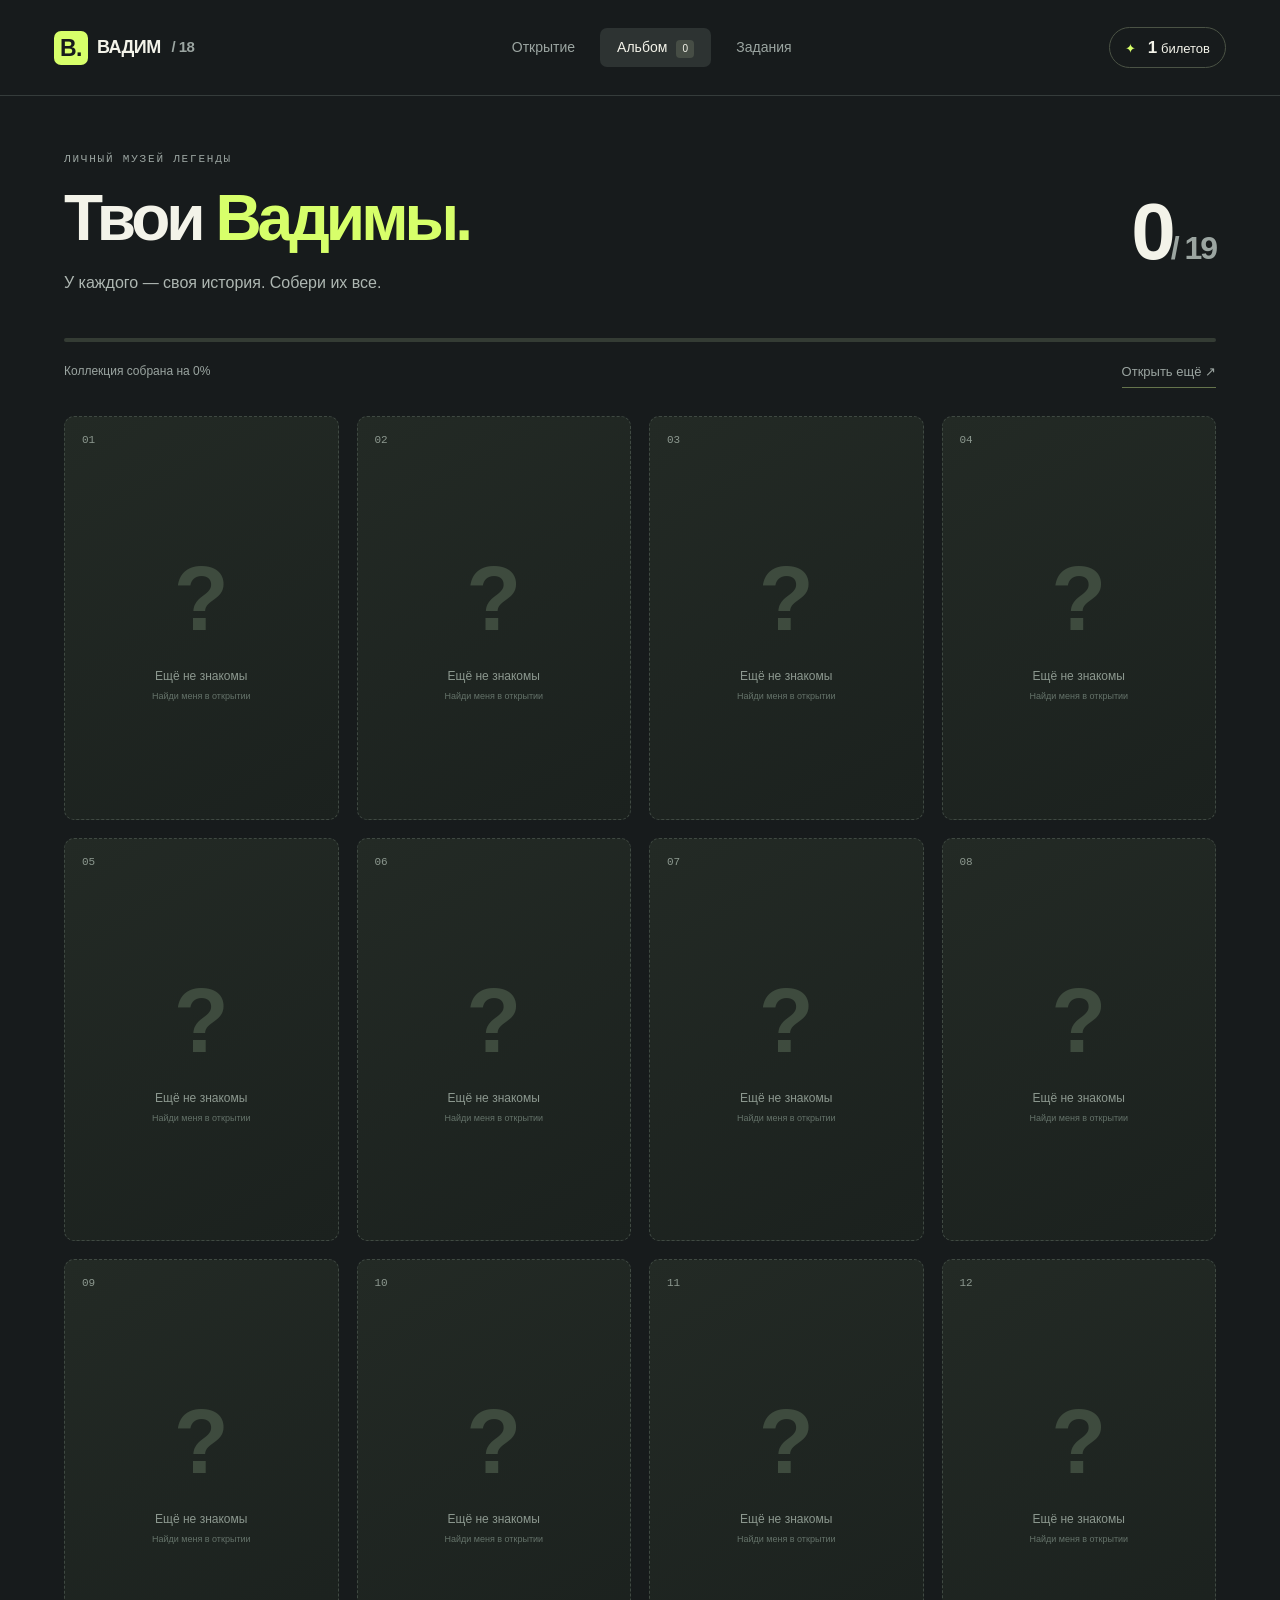
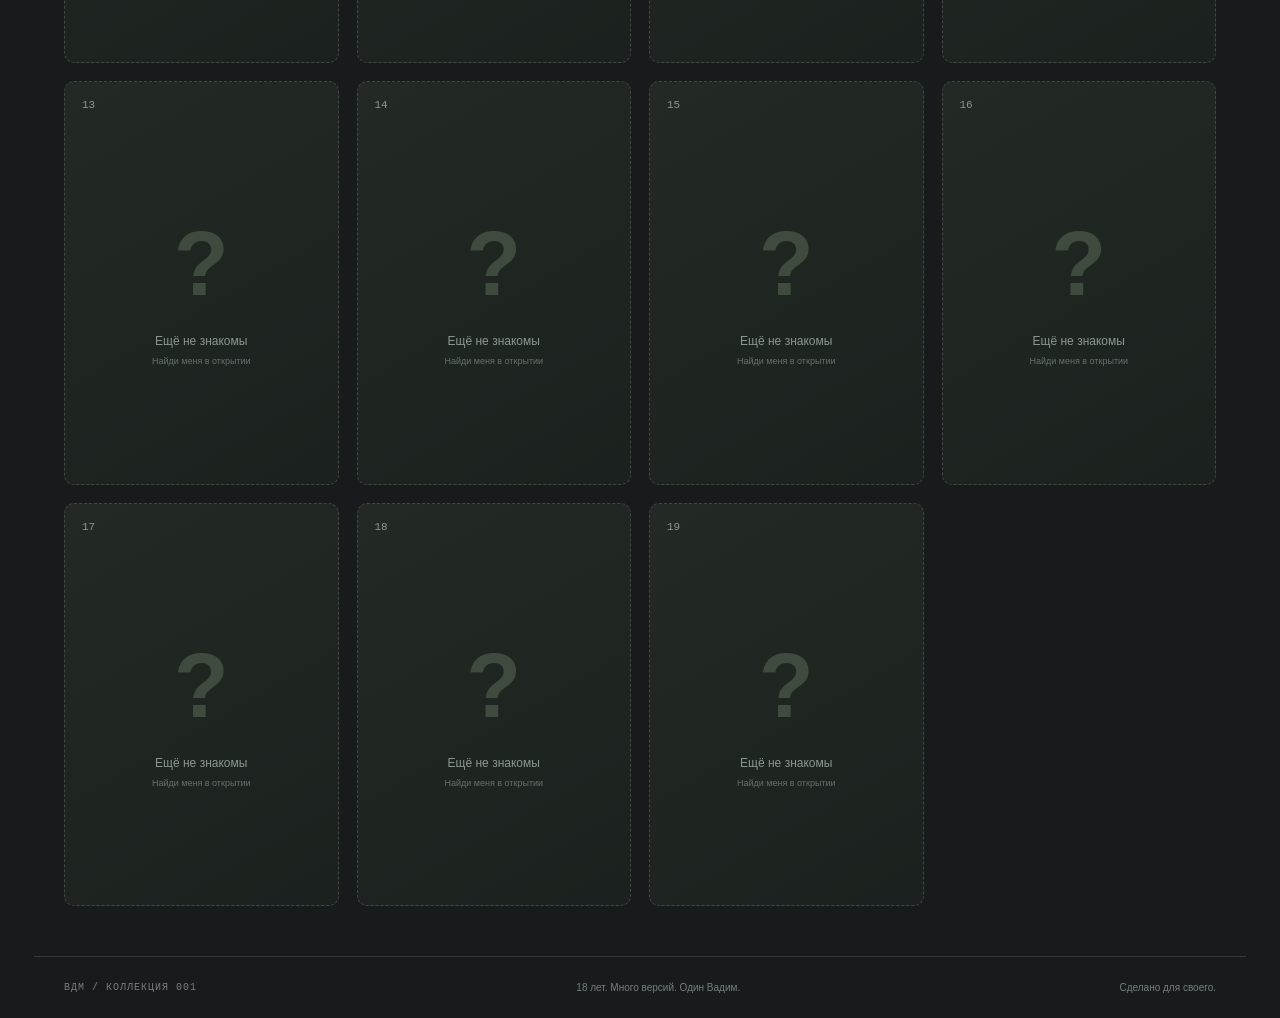
==== album.html @ 8c118375 "Add files via upload" ====
<!doctype html><html lang="ru"><head><meta charset="utf-8"><meta name="viewport" content="width=device-width,initial-scale=1"><meta name="theme-color" content="#16191a"><title>Альбом · Собери всех Вадимов</title><link rel="stylesheet" href="style.css"></head><body data-page="album"><div id="app"></div><script src="core.js"></script><script src="home.js"></script></body></html>
---- style.css ----
:root{--bg:#171b1c;--panel:#202526;--line:#353c3b;--ink:#f3f3e9;--muted:#9ba5a1;--lime:#d7ff6a;--purple:#b9a9f0}*{box-sizing:border-box}body{margin:0;background:var(--bg);color:var(--ink);font-family:Arial,Helvetica,sans-serif;font-size:15px;line-height:1.5}a{color:inherit;text-decoration:none}button,input{font:inherit}button,a,input{-webkit-tap-highlight-color:transparent}button{cursor:pointer}button:disabled{cursor:default;opacity:.4}button:focus-visible,a:focus-visible,input:focus-visible{outline:3px solid var(--purple);outline-offset:4px}header{height:96px;max-width:1320px;margin:auto;padding:0 54px;display:flex;align-items:center;justify-content:space-between;border-bottom:1px solid var(--line);gap:20px}.brand{display:flex;align-items:center;gap:9px;font-size:18px;font-weight:900;letter-spacing:-.6px}.brand-icon{width:34px;height:34px;display:grid;place-items:center;background:var(--lime);color:var(--bg);border-radius:7px;font-size:23px}.brand-year{color:var(--muted);font-size:15px;margin-left:2px}nav{display:flex;gap:8px}nav a{padding:9px 17px;color:var(--muted);font-size:14px;border-radius:7px}nav a:hover,nav a.active{background:#2d3332;color:var(--ink)}nav small{font-size:10px;display:inline-grid;place-items:center;min-width:18px;height:18px;background:#464d45;border-radius:4px;margin-left:5px}.ticket-pill{border:1px solid #4b5345;border-radius:25px;padding:7px 15px;white-space:nowrap;font-size:13px}.ticket-pill span:first-child{color:var(--lime);margin-right:8px}.ticket-pill b{font-size:17px}main{max-width:1212px;padding:0 30px;margin:auto}.hero{display:grid;grid-template-columns:1.15fr 1fr;align-items:center;min-height:565px;gap:50px;padding:40px 0}.eyebrow{font-family:monospace;font-size:11px;font-weight:500;letter-spacing:1.8px;color:var(--muted)}.live-dot{display:inline-block;width:7px;height:7px;background:var(--lime);border-radius:50%;margin-right:7px}h1{font-size:clamp(42px,5.7vw,76px);letter-spacing:-4px;line-height:1.03;margin:25px 0;font-weight:800}em{font-style:normal;color:var(--lime)}.lead{color:#aeb7b2;font-size:16px;line-height:1.75}.hero-stats{display:flex;gap:35px;margin:32px 0}.hero-stats b{display:block;font-size:24px;font-weight:500;letter-spacing:-1px}.hero-stats small{font-size:11px;color:var(--muted)}.muted{color:#68736c}.text-link{font-size:13px;border-bottom:1px solid #65744c;padding-bottom:5px;display:inline-flex;gap:25px}.pack-scene{height:450px;position:relative;display:grid;place-items:center}.hero-card,.back-card{width:276px;height:370px;border-radius:13px;position:absolute}.back-card{border:1px solid #727e58;background:#2d3530}.back-one{transform:rotate(-13deg) translate(-24px,7px)}.back-two{transform:rotate(11deg) translate(30px,-2px);background:var(--purple);border-color:#d7caf8}.hero-card{background:var(--lime);color:var(--bg);transform:rotate(-4deg);padding:13px;box-shadow:0 16px 50px #0005}.card-top{font-family:monospace;font-size:9px;display:flex;justify-content:space-between;margin-bottom:10px}.hero-photo{height:259px;overflow:hidden;border-radius:4px;position:relative;background:#89977a}.hero-photo img{width:100%;height:100%;object-fit:cover;object-position:50% 36%;filter:saturate(.85)}.photo-label{position:absolute;right:8px;bottom:8px;background:#1a211ce0;color:var(--lime);padding:3px 8px;font-family:monospace;font-size:12px}.hero-card-bottom{display:flex;justify-content:space-between;align-items:center;font-size:12px;line-height:1.25;padding-top:14px;letter-spacing:-.3px}.hero-card-bottom b{font-size:18px}.star{font-size:46px;line-height:1}.orbit{position:absolute;font-family:monospace;font-size:9px;letter-spacing:3px;color:#8d9889;right:-40px;transform:rotate(90deg)}.floating-tag{position:absolute;bottom:19px;right:30px;background:#2a3029;border:1px solid #535c45;border-radius:25px;padding:10px 17px;font-size:11px;transform:rotate(-5deg);box-shadow:0 10px 15px #0003}.opening-bar{border:1px solid #566344;background:#272f26;border-radius:14px;padding:30px 34px;display:flex;justify-content:space-between;gap:30px;align-items:center}.opening-bar .eyebrow{color:#b1c594}h2{font-size:27px;letter-spacing:-1px;line-height:1.2;margin:12px 0}p{color:var(--muted)}.opening-bar p{margin:8px 0 0;font-size:13px}.open-actions{width:305px;flex-shrink:0;text-align:center}.primary,.secondary,.quiet,.danger{border:0;border-radius:7px;padding:13px 20px;font-weight:600;transition:background .15s,transform .15s}.primary{background:var(--lime);color:#1b2314}.primary:hover:not(:disabled){background:#e6ff9b;transform:translateY(-1px)}.big{display:flex;justify-content:space-between;width:100%;padding:16px 20px;font-size:15px}.big span{border-left:1px solid #647831;padding-left:20px}.quiet{background:none;color:var(--muted);font-size:10px;padding:12px 0 0;font-weight:400;opacity:1!important}.quiet:not(:disabled){color:var(--lime);font-weight:bold;font-size:13px}.secondary{background:#353d3b;color:var(--ink);font-size:12px;border:1px solid #4d5652}.bottom-grid{display:grid;grid-template-columns:1.1fr 1fr;gap:18px;margin:22px 0 60px}.mini-panel{border:1px solid var(--line);border-radius:11px;padding:23px;display:flex;gap:20px;align-items:center}.panel-icon{font-size:30px;color:var(--purple);border:1px solid #655d7b;border-radius:9px;padding:0 11px}.mini-panel h3{font-size:16px;font-weight:500;letter-spacing:-.3px;margin:8px 0}.mini-panel p{font-size:12px;margin:0}.mini-panel .eyebrow{font-size:9px;letter-spacing:1.4px}.recycle{justify-content:space-between}footer{max-width:1212px;padding:23px 30px;margin:auto;border-top:1px solid var(--line);display:flex;justify-content:space-between;color:#75807a;font-size:10px}footer span:first-child{font-family:monospace;letter-spacing:1px}.page-heading{padding:55px 0 25px;display:flex;justify-content:space-between;align-items:center;gap:20px}.page-heading h1{font-size:64px;margin:18px 0}.album-total{font-size:80px;letter-spacing:-5px;font-weight:700}.album-total small{font-size:32px;color:var(--muted);letter-spacing:-2px}.progress-track{height:4px;border-radius:4px;background:#343c34;overflow:hidden}.progress-track>div{height:100%;background:var(--lime);transition:width .3s}.album-toolbar{display:flex;justify-content:space-between;margin:20px 0 28px;font-size:12px;color:var(--muted)}.album-grid{display:grid;grid-template-columns:repeat(4,1fr);gap:18px;margin-bottom:50px}.collect-card{border:1px solid #445047;background:#252d27;padding:9px;border-radius:10px;overflow:hidden;color:var(--ink);text-align:left;min-width:0}.collect-card.rare{border-color:#9b88c5;background:#302b3c}.collect-card img{display:block;width:100%;aspect-ratio:4/5;object-fit:cover;border-radius:5px}.collect-card>div{padding:12px 5px 6px}.collect-card small{font:9px monospace;letter-spacing:1px;color:#b0bcaa}.collect-card h3{font-size:14px;line-height:1.4;letter-spacing:-.3px;margin:6px 0}.collect-card:hover{border-color:var(--lime)}.locked-card{border:1px dashed #3f4942;border-radius:10px;background:linear-gradient(150deg,#232a25,#1b211e);aspect-ratio: .68;display:flex;flex-direction:column;align-items:center;justify-content:center;position:relative;color:#8c988f;font-size:12px;min-height:260px}.locked-number{position:absolute;top:17px;left:17px;font:11px monospace}.silhouette{font-size:90px;line-height:1.5;color:#3e4b3e;font-weight:900}.locked-card small{font-size:9px;color:#647269;margin-top:5px}#final-area{margin-bottom:40px}.task-summary{display:flex;flex-direction:column;gap:8px;min-width:170px;border-left:1px solid var(--line);padding-left:30px}.task-summary b{font-size:30px}.task-summary>span{font-size:12px;color:var(--muted)}.task-summary a{margin-top:15px}.game-group{border-top:1px solid var(--line);padding:28px 0}.group-intro{display:flex;gap:18px;align-items:center}.group-icon{width:48px;height:48px;border-radius:12px;display:grid;place-items:center;font-size:32px;background:#2d352c;color:var(--lime)}.game-group:nth-child(2) .group-icon{background:#3b2d29;color:#f5ab86}.game-group:nth-child(3) .group-icon{background:#302c3e;color:var(--purple)}.group-intro h2{font-size:23px;margin:0 0 6px}.group-intro p{font-size:12px;margin:0}.level-grid{display:grid;grid-template-columns:repeat(6,1fr);gap:10px;margin-top:23px}.level{background:var(--panel);border:1px solid var(--line);border-radius:8px;padding:18px 12px;color:var(--ink);text-align:left;display:flex;flex-direction:column;gap:9px}.level span{font-size:12px}.level small{color:var(--muted);font-size:10px}.level:hover{border-color:var(--lime)}.level.completed{border-color:#647344;background:#2b3327}.level.completed small{color:var(--lime)}.danger-zone{border-top:1px solid var(--line);margin:20px 0 50px;padding:28px 0;display:flex;justify-content:space-between;align-items:center}.danger-zone p{margin:8px 0;font-size:12px}.danger{background:#302423;color:#d8877d;border:1px solid #69413c;letter-spacing:2px;font-size:11px}dialog{padding:35px;background:var(--bg);color:var(--ink);border:1px solid #4a554b;border-radius:17px;width:min(720px,94vw);max-height:92dvh;overflow:auto;box-shadow:0 30px 140px #0009}dialog::backdrop{background:#090d0be0;backdrop-filter:blur(7px)}.close{position:absolute;right:13px;top:9px;width:34px;height:34px;border:0;border-radius:50%;background:#323a35;color:var(--ink);font-size:25px;z-index:3}.reveal{text-align:center}.reveal .collect-card{max-width:290px;margin:22px auto;animation:card-in .45s ease-out}.reveal .collect-card img{max-height:360px}.reveal .collect-card h3{font-size:19px}.reveal .primary{min-width:260px}.photo-view{text-align:center}.photo-view img{max-width:100%;max-height:64vh;object-fit:contain;border-radius:8px}.photo-view h2{font-size:23px}.birthday{text-align:center;padding:10px 15px}.birthday p{font-size:16px;line-height:1.8}.huge{font-size:130px;line-height:1.3;font-weight:900;letter-spacing:-10px;color:var(--lime)}#toast{position:fixed;bottom:25px;left:50%;transform:translate(-50%,20px);opacity:0;pointer-events:none;background:var(--lime);color:#1a2513;padding:13px 22px;border-radius:9px;font-size:13px;z-index:10000;max-width:90vw;text-align:center;transition:.2s;box-shadow:0 4px 35px #0005}#toast.show{opacity:1;transform:translate(-50%,0)}.game-shell>h2{margin-top:13px}.game-shell p{font-size:13px;line-height:1.65}.status{border-top:1px solid var(--line);margin-top:23px;padding-top:16px;color:var(--muted);font-size:13px;min-height:48px}.status.success{color:var(--lime)}.game-meta{display:flex;justify-content:space-between;font-size:11px;color:var(--muted);margin:17px 0 12px}.chess-board{display:grid;grid-template-columns:repeat(8,1fr);width:min(100%,450px);margin:0 auto;border:5px solid #424b3b;border-radius:5px;overflow:hidden}.square{aspect-ratio:1;border:0;border-radius:0;position:relative;padding:0;display:grid;place-items:center}.square.light{background:#d6d6be}.square.dark{background:#7b8e70}.square small{position:absolute;bottom:1px;left:3px;font-size:8px;color:#30432e}.piece{font-size:clamp(25px,6vw,43px);line-height:1;font-family:Georgia,'Times New Roman',serif;z-index:1}.black-piece{color:#17211a;text-shadow:0 1px 1px #fff8}.white-piece{color:#fffef0;-webkit-text-stroke:1px #263326;text-shadow:0 1px 2px #182716}.square.selected{background:#e4e867}.square.marked:after{content:'';position:absolute;width:16px;height:16px;background:#3f573868;border:2px solid #3c5f3b;border-radius:50%}.game-controls{display:flex;align-items:center;gap:13px;justify-content:space-between;margin-top:20px;font-size:11px;color:var(--muted);flex-wrap:wrap}.game-controls a{font-size:10px;text-decoration:underline}.tubes{display:flex;gap:15px;justify-content:center;flex-wrap:wrap;padding:30px 0}.tube-button{border:0;background:none;color:var(--muted);padding:0;transition:transform .2s}.tube-button.chosen{transform:translateY(-16px)}.tube-button small{display:block;margin-top:8px}.tube{display:flex;flex-direction:column-reverse;height:166px;width:56px;border:3px solid #a8b5b7;border-top:0;border-radius:0 0 22px 22px;overflow:hidden;background:#ffffff07}.liquid{height:25%;flex-shrink:0;display:grid;place-items:center;color:#243029a0;font-size:13px;border-top:1px solid #ffffff10}.equation{display:flex;flex-wrap:wrap;gap:15px 10px;align-items:center;justify-content:center;background:#222a26;border-radius:10px;padding:28px 15px;margin:25px 0}.equation label{display:flex;align-items:center;gap:5px;font-size:18px;white-space:nowrap}.equation input{width:48px;background:#151c18;border:1px solid #69755e;color:var(--lime);border-radius:5px;padding:7px 4px;text-align:center}.operator{color:var(--muted);font-size:20px}.memory-grid{display:grid;grid-template-columns:repeat(4,1fr);gap:9px}.memory-card{aspect-ratio:4/5;overflow:hidden;border-radius:7px;border:1px solid #5c684a;background:repeating-linear-gradient(45deg,#2a3528,#2a3528 7px,#303c2e 7px,#303c2e 8px);padding:0;display:grid;place-items:center}.memory-card span{font-size:42px;color:var(--lime);font-weight:900}.memory-card img{width:100%;height:100%;object-fit:cover}.memory-card.matched{opacity:.65}.sliders{display:flex;gap:25px;margin-top:15px}.sliders label{flex:1;font-size:12px;color:var(--muted)}.sliders output{float:right;color:var(--lime)}input[type=range]{display:block;width:100%;accent-color:var(--lime);margin:12px 0}#court{width:100%;height:auto;display:block;border-radius:8px}.scare-overlay{position:fixed;inset:0;background:#000;z-index:9999;display:flex;align-items:center;justify-content:center}.scare-overlay img{width:100%;height:100%;object-fit:contain;animation:scare .2s ease-out}.scare-overlay button{position:absolute;bottom:25px;max-width:90vw}.confetti{position:fixed;inset:0;pointer-events:none;z-index:9999;overflow:hidden}.confetti i{position:absolute;left:var(--x);top:-15px;width:9px;height:16px;animation:fall 1.9s var(--d) ease-in forwards}@keyframes fall{to{transform:translateY(105vh) rotate(var(--r))}}@keyframes card-in{from{opacity:0;transform:translateY(20px) rotate(-5deg)}to{opacity:1;transform:none}}@keyframes scare{from{transform:scale(.7)}to{transform:scale(1)}}@media(min-width:1450px){.hero{min-height:600px}}@media(max-width:950px){header{padding:0 30px}.hero{gap:15px}.hero-stats{gap:22px}.hero h1{font-size:57px}.pack-scene{transform:scale(.9)}.orbit{display:none}.bottom-grid{grid-template-columns:1fr}.album-grid{grid-template-columns:repeat(3,1fr)}.level-grid{grid-template-columns:repeat(3,1fr)}}@media(max-width:800px){header{height:auto;min-height:110px;flex-wrap:wrap;padding:18px 20px 12px;gap:14px}.brand{font-size:16px}nav{order:3;width:100%;justify-content:space-between;gap:0}nav a{padding:7px 15px;font-size:13px}.ticket-pill{padding:5px 12px}.ticket-word{display:none}main{padding:0 20px}.hero{grid-template-columns:1fr;gap:0;padding:35px 0 22px}.hero h1{font-size:54px;letter-spacing:-3px}.hero .eyebrow{font-size:9px;letter-spacing:1.4px}.lead{font-size:14px}.hero-stats{justify-content:space-between;gap:10px;margin:24px 0}.hero-stats b{font-size:23px}.hero-stats small{font-size:10px}.pack-scene{height:390px;transform:scale(.92);margin:-7px 0}.floating-tag{right:-4px;bottom:0}.opening-bar{flex-direction:column;align-items:stretch;padding:23px;gap:20px}.opening-bar h2{font-size:25px}.open-actions{width:auto}.bottom-grid{margin-top:15px;margin-bottom:35px;gap:12px}.mini-panel{padding:18px;gap:14px}.mini-panel h3{font-size:14px}.mini-panel p{font-size:11px}.panel-icon{font-size:26px;padding:0 8px}.recycle .secondary{padding:10px;font-size:10px}footer{padding:20px;gap:12px;flex-wrap:wrap;font-size:9px}footer span:last-child{display:none}.page-heading{padding:35px 0 22px;align-items:flex-start}.page-heading h1{font-size:44px;letter-spacing:-2px}.page-heading .eyebrow{font-size:9px;letter-spacing:1.3px}.album-total{font-size:55px;letter-spacing:-3px;padding-top:30px;white-space:nowrap}.album-total small{font-size:20px;letter-spacing:-1px}.album-grid{grid-template-columns:repeat(2,1fr);gap:12px}.collect-card{padding:6px}.collect-card h3{font-size:12px}.collect-card small{font-size:8px;letter-spacing:.3px}.locked-card{min-height:220px}.task-summary{min-width:0;padding-left:13px;margin-top:20px;max-width:106px}.task-summary b{font-size:22px}.task-summary span{font-size:10px}.task-summary a{font-size:10px;gap:0}.group-intro{gap:12px}.group-intro p{font-size:11px}.group-intro h2{font-size:22px}.group-icon{flex-shrink:0}.level-grid{grid-template-columns:repeat(2,1fr)}.level{padding:14px}.danger-zone{gap:15px}.danger{padding:13px 10px;font-size:9px;letter-spacing:1px}.danger-zone .eyebrow{font-size:9px}.danger-zone p{font-size:11px}dialog{padding:28px 17px 20px;border-radius:12px;max-height:94dvh}.game-shell .eyebrow{font-size:9px}.game-shell h2{font-size:25px}.game-shell p{font-size:12px}.tube{width:40px;height:144px}.tubes{gap:11px}.memory-grid{gap:7px}.equation{padding:20px 10px}.equation label{font-size:15px}.equation input{width:40px}.birthday{padding:10px 0}.birthday p{font-size:14px}.birthday .huge{font-size:100px}.piece{font-size:32px}}@media(prefers-reduced-motion:reduce){*,*:before,*:after{animation:none!important;transition:none!important}.confetti{display:none}}

.brand{white-space:nowrap}.ticket-pill{flex-shrink:0}
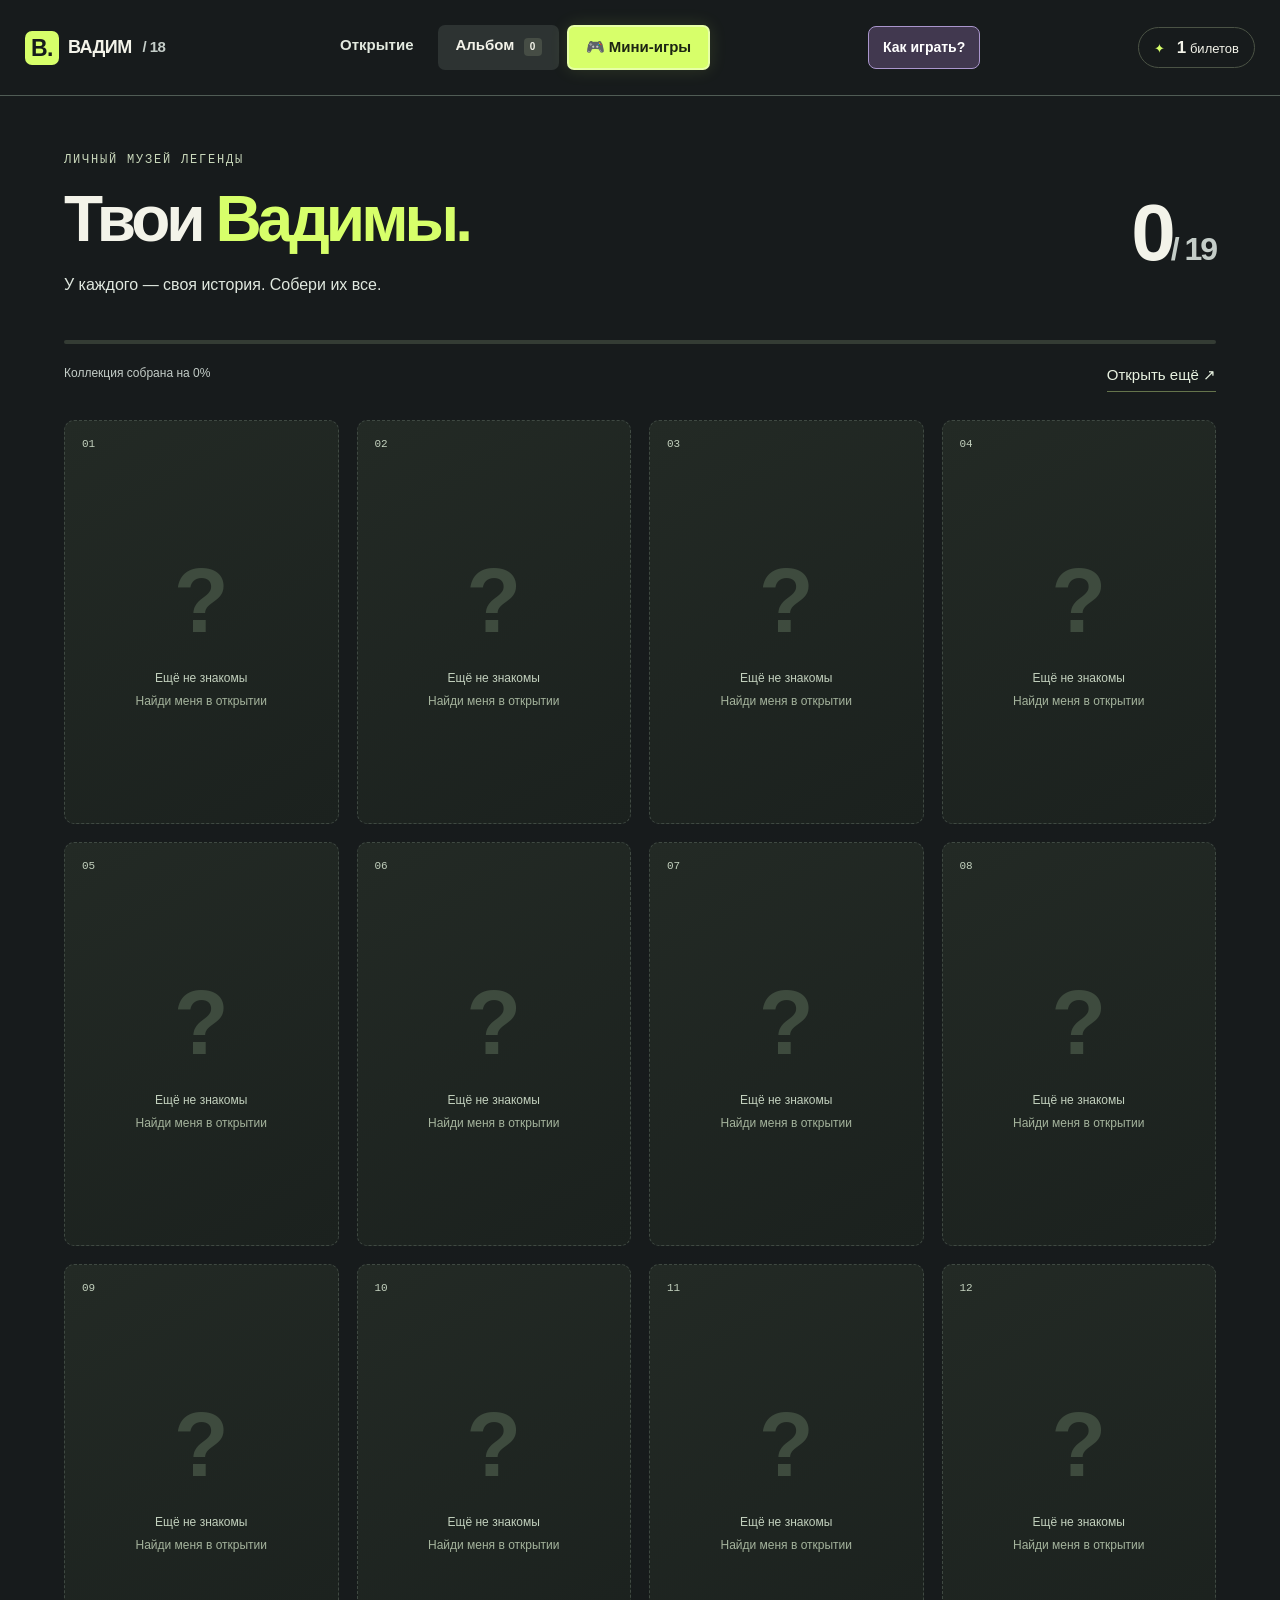
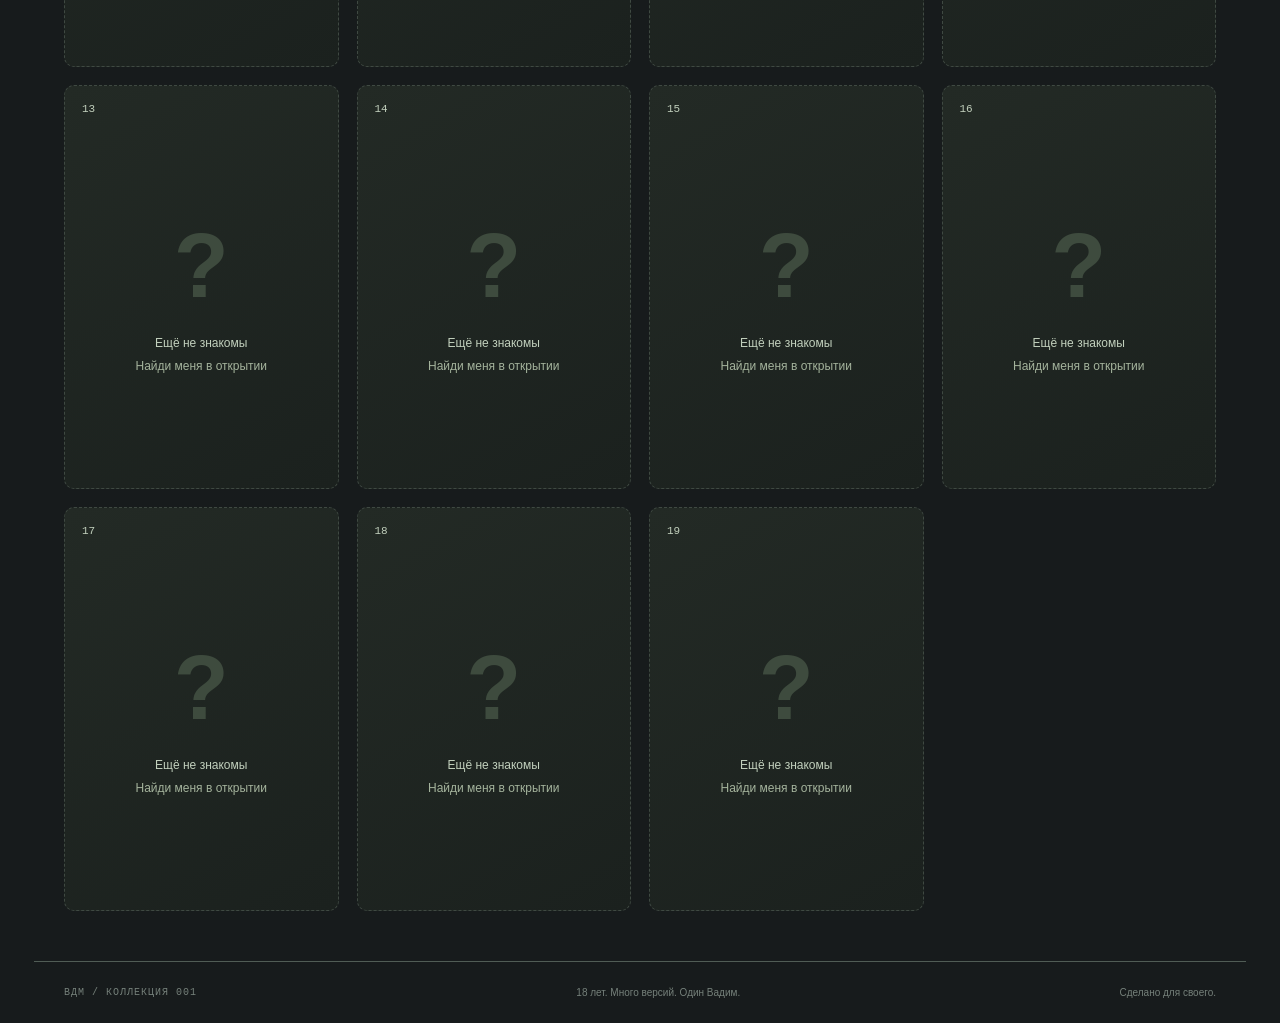
==== commit 56f508f3: "Add files via upload исправление шахмат" ====
--- a/album.html
+++ b/album.html
@@ -1 +1 @@
-<!doctype html><html lang="ru"><head><meta charset="utf-8"><meta name="viewport" content="width=device-width,initial-scale=1"><meta name="theme-color" content="#16191a"><title>Альбом · Собери всех Вадимов</title><link rel="stylesheet" href="style.css"></head><body data-page="album"><div id="app"></div><script src="core.js"></script><script src="home.js"></script></body></html>
+<!doctype html><html lang="ru"><head><meta charset="utf-8"><meta name="viewport" content="width=device-width,initial-scale=1"><meta name="theme-color" content="#16191a"><title>Альбом · Собери всех Вадимов</title><link rel="stylesheet" href="style.css?v=2"></head><body data-page="album"><div id="app"></div><script src="core.js?v=2"></script><script src="home.js?v=2"></script></body></html>
--- a/style.css
+++ b/style.css
@@ -1,3 +1,9 @@
 :root{--bg:#171b1c;--panel:#202526;--line:#353c3b;--ink:#f3f3e9;--muted:#9ba5a1;--lime:#d7ff6a;--purple:#b9a9f0}*{box-sizing:border-box}body{margin:0;background:var(--bg);color:var(--ink);font-family:Arial,Helvetica,sans-serif;font-size:15px;line-height:1.5}a{color:inherit;text-decoration:none}button,input{font:inherit}button,a,input{-webkit-tap-highlight-color:transparent}button{cursor:pointer}button:disabled{cursor:default;opacity:.4}button:focus-visible,a:focus-visible,input:focus-visible{outline:3px solid var(--purple);outline-offset:4px}header{height:96px;max-width:1320px;margin:auto;padding:0 54px;display:flex;align-items:center;justify-content:space-between;border-bottom:1px solid var(--line);gap:20px}.brand{display:flex;align-items:center;gap:9px;font-size:18px;font-weight:900;letter-spacing:-.6px}.brand-icon{width:34px;height:34px;display:grid;place-items:center;background:var(--lime);color:var(--bg);border-radius:7px;font-size:23px}.brand-year{color:var(--muted);font-size:15px;margin-left:2px}nav{display:flex;gap:8px}nav a{padding:9px 17px;color:var(--muted);font-size:14px;border-radius:7px}nav a:hover,nav a.active{background:#2d3332;color:var(--ink)}nav small{font-size:10px;display:inline-grid;place-items:center;min-width:18px;height:18px;background:#464d45;border-radius:4px;margin-left:5px}.ticket-pill{border:1px solid #4b5345;border-radius:25px;padding:7px 15px;white-space:nowrap;font-size:13px}.ticket-pill span:first-child{color:var(--lime);margin-right:8px}.ticket-pill b{font-size:17px}main{max-width:1212px;padding:0 30px;margin:auto}.hero{display:grid;grid-template-columns:1.15fr 1fr;align-items:center;min-height:565px;gap:50px;padding:40px 0}.eyebrow{font-family:monospace;font-size:11px;font-weight:500;letter-spacing:1.8px;color:var(--muted)}.live-dot{display:inline-block;width:7px;height:7px;background:var(--lime);border-radius:50%;margin-right:7px}h1{font-size:clamp(42px,5.7vw,76px);letter-spacing:-4px;line-height:1.03;margin:25px 0;font-weight:800}em{font-style:normal;color:var(--lime)}.lead{color:#aeb7b2;font-size:16px;line-height:1.75}.hero-stats{display:flex;gap:35px;margin:32px 0}.hero-stats b{display:block;font-size:24px;font-weight:500;letter-spacing:-1px}.hero-stats small{font-size:11px;color:var(--muted)}.muted{color:#68736c}.text-link{font-size:13px;border-bottom:1px solid #65744c;padding-bottom:5px;display:inline-flex;gap:25px}.pack-scene{height:450px;position:relative;display:grid;place-items:center}.hero-card,.back-card{width:276px;height:370px;border-radius:13px;position:absolute}.back-card{border:1px solid #727e58;background:#2d3530}.back-one{transform:rotate(-13deg) translate(-24px,7px)}.back-two{transform:rotate(11deg) translate(30px,-2px);background:var(--purple);border-color:#d7caf8}.hero-card{background:var(--lime);color:var(--bg);transform:rotate(-4deg);padding:13px;box-shadow:0 16px 50px #0005}.card-top{font-family:monospace;font-size:9px;display:flex;justify-content:space-between;margin-bottom:10px}.hero-photo{height:259px;overflow:hidden;border-radius:4px;position:relative;background:#89977a}.hero-photo img{width:100%;height:100%;object-fit:cover;object-position:50% 36%;filter:saturate(.85)}.photo-label{position:absolute;right:8px;bottom:8px;background:#1a211ce0;color:var(--lime);padding:3px 8px;font-family:monospace;font-size:12px}.hero-card-bottom{display:flex;justify-content:space-between;align-items:center;font-size:12px;line-height:1.25;padding-top:14px;letter-spacing:-.3px}.hero-card-bottom b{font-size:18px}.star{font-size:46px;line-height:1}.orbit{position:absolute;font-family:monospace;font-size:9px;letter-spacing:3px;color:#8d9889;right:-40px;transform:rotate(90deg)}.floating-tag{position:absolute;bottom:19px;right:30px;background:#2a3029;border:1px solid #535c45;border-radius:25px;padding:10px 17px;font-size:11px;transform:rotate(-5deg);box-shadow:0 10px 15px #0003}.opening-bar{border:1px solid #566344;background:#272f26;border-radius:14px;padding:30px 34px;display:flex;justify-content:space-between;gap:30px;align-items:center}.opening-bar .eyebrow{color:#b1c594}h2{font-size:27px;letter-spacing:-1px;line-height:1.2;margin:12px 0}p{color:var(--muted)}.opening-bar p{margin:8px 0 0;font-size:13px}.open-actions{width:305px;flex-shrink:0;text-align:center}.primary,.secondary,.quiet,.danger{border:0;border-radius:7px;padding:13px 20px;font-weight:600;transition:background .15s,transform .15s}.primary{background:var(--lime);color:#1b2314}.primary:hover:not(:disabled){background:#e6ff9b;transform:translateY(-1px)}.big{display:flex;justify-content:space-between;width:100%;padding:16px 20px;font-size:15px}.big span{border-left:1px solid #647831;padding-left:20px}.quiet{background:none;color:var(--muted);font-size:10px;padding:12px 0 0;font-weight:400;opacity:1!important}.quiet:not(:disabled){color:var(--lime);font-weight:bold;font-size:13px}.secondary{background:#353d3b;color:var(--ink);font-size:12px;border:1px solid #4d5652}.bottom-grid{display:grid;grid-template-columns:1.1fr 1fr;gap:18px;margin:22px 0 60px}.mini-panel{border:1px solid var(--line);border-radius:11px;padding:23px;display:flex;gap:20px;align-items:center}.panel-icon{font-size:30px;color:var(--purple);border:1px solid #655d7b;border-radius:9px;padding:0 11px}.mini-panel h3{font-size:16px;font-weight:500;letter-spacing:-.3px;margin:8px 0}.mini-panel p{font-size:12px;margin:0}.mini-panel .eyebrow{font-size:9px;letter-spacing:1.4px}.recycle{justify-content:space-between}footer{max-width:1212px;padding:23px 30px;margin:auto;border-top:1px solid var(--line);display:flex;justify-content:space-between;color:#75807a;font-size:10px}footer span:first-child{font-family:monospace;letter-spacing:1px}.page-heading{padding:55px 0 25px;display:flex;justify-content:space-between;align-items:center;gap:20px}.page-heading h1{font-size:64px;margin:18px 0}.album-total{font-size:80px;letter-spacing:-5px;font-weight:700}.album-total small{font-size:32px;color:var(--muted);letter-spacing:-2px}.progress-track{height:4px;border-radius:4px;background:#343c34;overflow:hidden}.progress-track>div{height:100%;background:var(--lime);transition:width .3s}.album-toolbar{display:flex;justify-content:space-between;margin:20px 0 28px;font-size:12px;color:var(--muted)}.album-grid{display:grid;grid-template-columns:repeat(4,1fr);gap:18px;margin-bottom:50px}.collect-card{border:1px solid #445047;background:#252d27;padding:9px;border-radius:10px;overflow:hidden;color:var(--ink);text-align:left;min-width:0}.collect-card.rare{border-color:#9b88c5;background:#302b3c}.collect-card img{display:block;width:100%;aspect-ratio:4/5;object-fit:cover;border-radius:5px}.collect-card>div{padding:12px 5px 6px}.collect-card small{font:9px monospace;letter-spacing:1px;color:#b0bcaa}.collect-card h3{font-size:14px;line-height:1.4;letter-spacing:-.3px;margin:6px 0}.collect-card:hover{border-color:var(--lime)}.locked-card{border:1px dashed #3f4942;border-radius:10px;background:linear-gradient(150deg,#232a25,#1b211e);aspect-ratio: .68;display:flex;flex-direction:column;align-items:center;justify-content:center;position:relative;color:#8c988f;font-size:12px;min-height:260px}.locked-number{position:absolute;top:17px;left:17px;font:11px monospace}.silhouette{font-size:90px;line-height:1.5;color:#3e4b3e;font-weight:900}.locked-card small{font-size:9px;color:#647269;margin-top:5px}#final-area{margin-bottom:40px}.task-summary{display:flex;flex-direction:column;gap:8px;min-width:170px;border-left:1px solid var(--line);padding-left:30px}.task-summary b{font-size:30px}.task-summary>span{font-size:12px;color:var(--muted)}.task-summary a{margin-top:15px}.game-group{border-top:1px solid var(--line);padding:28px 0}.group-intro{display:flex;gap:18px;align-items:center}.group-icon{width:48px;height:48px;border-radius:12px;display:grid;place-items:center;font-size:32px;background:#2d352c;color:var(--lime)}.game-group:nth-child(2) .group-icon{background:#3b2d29;color:#f5ab86}.game-group:nth-child(3) .group-icon{background:#302c3e;color:var(--purple)}.group-intro h2{font-size:23px;margin:0 0 6px}.group-intro p{font-size:12px;margin:0}.level-grid{display:grid;grid-template-columns:repeat(6,1fr);gap:10px;margin-top:23px}.level{background:var(--panel);border:1px solid var(--line);border-radius:8px;padding:18px 12px;color:var(--ink);text-align:left;display:flex;flex-direction:column;gap:9px}.level span{font-size:12px}.level small{color:var(--muted);font-size:10px}.level:hover{border-color:var(--lime)}.level.completed{border-color:#647344;background:#2b3327}.level.completed small{color:var(--lime)}.danger-zone{border-top:1px solid var(--line);margin:20px 0 50px;padding:28px 0;display:flex;justify-content:space-between;align-items:center}.danger-zone p{margin:8px 0;font-size:12px}.danger{background:#302423;color:#d8877d;border:1px solid #69413c;letter-spacing:2px;font-size:11px}dialog{padding:35px;background:var(--bg);color:var(--ink);border:1px solid #4a554b;border-radius:17px;width:min(720px,94vw);max-height:92dvh;overflow:auto;box-shadow:0 30px 140px #0009}dialog::backdrop{background:#090d0be0;backdrop-filter:blur(7px)}.close{position:absolute;right:13px;top:9px;width:34px;height:34px;border:0;border-radius:50%;background:#323a35;color:var(--ink);font-size:25px;z-index:3}.reveal{text-align:center}.reveal .collect-card{max-width:290px;margin:22px auto;animation:card-in .45s ease-out}.reveal .collect-card img{max-height:360px}.reveal .collect-card h3{font-size:19px}.reveal .primary{min-width:260px}.photo-view{text-align:center}.photo-view img{max-width:100%;max-height:64vh;object-fit:contain;border-radius:8px}.photo-view h2{font-size:23px}.birthday{text-align:center;padding:10px 15px}.birthday p{font-size:16px;line-height:1.8}.huge{font-size:130px;line-height:1.3;font-weight:900;letter-spacing:-10px;color:var(--lime)}#toast{position:fixed;bottom:25px;left:50%;transform:translate(-50%,20px);opacity:0;pointer-events:none;background:var(--lime);color:#1a2513;padding:13px 22px;border-radius:9px;font-size:13px;z-index:10000;max-width:90vw;text-align:center;transition:.2s;box-shadow:0 4px 35px #0005}#toast.show{opacity:1;transform:translate(-50%,0)}.game-shell>h2{margin-top:13px}.game-shell p{font-size:13px;line-height:1.65}.status{border-top:1px solid var(--line);margin-top:23px;padding-top:16px;color:var(--muted);font-size:13px;min-height:48px}.status.success{color:var(--lime)}.game-meta{display:flex;justify-content:space-between;font-size:11px;color:var(--muted);margin:17px 0 12px}.chess-board{display:grid;grid-template-columns:repeat(8,1fr);width:min(100%,450px);margin:0 auto;border:5px solid #424b3b;border-radius:5px;overflow:hidden}.square{aspect-ratio:1;border:0;border-radius:0;position:relative;padding:0;display:grid;place-items:center}.square.light{background:#d6d6be}.square.dark{background:#7b8e70}.square small{position:absolute;bottom:1px;left:3px;font-size:8px;color:#30432e}.piece{font-size:clamp(25px,6vw,43px);line-height:1;font-family:Georgia,'Times New Roman',serif;z-index:1}.black-piece{color:#17211a;text-shadow:0 1px 1px #fff8}.white-piece{color:#fffef0;-webkit-text-stroke:1px #263326;text-shadow:0 1px 2px #182716}.square.selected{background:#e4e867}.square.marked:after{content:'';position:absolute;width:16px;height:16px;background:#3f573868;border:2px solid #3c5f3b;border-radius:50%}.game-controls{display:flex;align-items:center;gap:13px;justify-content:space-between;margin-top:20px;font-size:11px;color:var(--muted);flex-wrap:wrap}.game-controls a{font-size:10px;text-decoration:underline}.tubes{display:flex;gap:15px;justify-content:center;flex-wrap:wrap;padding:30px 0}.tube-button{border:0;background:none;color:var(--muted);padding:0;transition:transform .2s}.tube-button.chosen{transform:translateY(-16px)}.tube-button small{display:block;margin-top:8px}.tube{display:flex;flex-direction:column-reverse;height:166px;width:56px;border:3px solid #a8b5b7;border-top:0;border-radius:0 0 22px 22px;overflow:hidden;background:#ffffff07}.liquid{height:25%;flex-shrink:0;display:grid;place-items:center;color:#243029a0;font-size:13px;border-top:1px solid #ffffff10}.equation{display:flex;flex-wrap:wrap;gap:15px 10px;align-items:center;justify-content:center;background:#222a26;border-radius:10px;padding:28px 15px;margin:25px 0}.equation label{display:flex;align-items:center;gap:5px;font-size:18px;white-space:nowrap}.equation input{width:48px;background:#151c18;border:1px solid #69755e;color:var(--lime);border-radius:5px;padding:7px 4px;text-align:center}.operator{color:var(--muted);font-size:20px}.memory-grid{display:grid;grid-template-columns:repeat(4,1fr);gap:9px}.memory-card{aspect-ratio:4/5;overflow:hidden;border-radius:7px;border:1px solid #5c684a;background:repeating-linear-gradient(45deg,#2a3528,#2a3528 7px,#303c2e 7px,#303c2e 8px);padding:0;display:grid;place-items:center}.memory-card span{font-size:42px;color:var(--lime);font-weight:900}.memory-card img{width:100%;height:100%;object-fit:cover}.memory-card.matched{opacity:.65}.sliders{display:flex;gap:25px;margin-top:15px}.sliders label{flex:1;font-size:12px;color:var(--muted)}.sliders output{float:right;color:var(--lime)}input[type=range]{display:block;width:100%;accent-color:var(--lime);margin:12px 0}#court{width:100%;height:auto;display:block;border-radius:8px}.scare-overlay{position:fixed;inset:0;background:#000;z-index:9999;display:flex;align-items:center;justify-content:center}.scare-overlay img{width:100%;height:100%;object-fit:contain;animation:scare .2s ease-out}.scare-overlay button{position:absolute;bottom:25px;max-width:90vw}.confetti{position:fixed;inset:0;pointer-events:none;z-index:9999;overflow:hidden}.confetti i{position:absolute;left:var(--x);top:-15px;width:9px;height:16px;animation:fall 1.9s var(--d) ease-in forwards}@keyframes fall{to{transform:translateY(105vh) rotate(var(--r))}}@keyframes card-in{from{opacity:0;transform:translateY(20px) rotate(-5deg)}to{opacity:1;transform:none}}@keyframes scare{from{transform:scale(.7)}to{transform:scale(1)}}@media(min-width:1450px){.hero{min-height:600px}}@media(max-width:950px){header{padding:0 30px}.hero{gap:15px}.hero-stats{gap:22px}.hero h1{font-size:57px}.pack-scene{transform:scale(.9)}.orbit{display:none}.bottom-grid{grid-template-columns:1fr}.album-grid{grid-template-columns:repeat(3,1fr)}.level-grid{grid-template-columns:repeat(3,1fr)}}@media(max-width:800px){header{height:auto;min-height:110px;flex-wrap:wrap;padding:18px 20px 12px;gap:14px}.brand{font-size:16px}nav{order:3;width:100%;justify-content:space-between;gap:0}nav a{padding:7px 15px;font-size:13px}.ticket-pill{padding:5px 12px}.ticket-word{display:none}main{padding:0 20px}.hero{grid-template-columns:1fr;gap:0;padding:35px 0 22px}.hero h1{font-size:54px;letter-spacing:-3px}.hero .eyebrow{font-size:9px;letter-spacing:1.4px}.lead{font-size:14px}.hero-stats{justify-content:space-between;gap:10px;margin:24px 0}.hero-stats b{font-size:23px}.hero-stats small{font-size:10px}.pack-scene{height:390px;transform:scale(.92);margin:-7px 0}.floating-tag{right:-4px;bottom:0}.opening-bar{flex-direction:column;align-items:stretch;padding:23px;gap:20px}.opening-bar h2{font-size:25px}.open-actions{width:auto}.bottom-grid{margin-top:15px;margin-bottom:35px;gap:12px}.mini-panel{padding:18px;gap:14px}.mini-panel h3{font-size:14px}.mini-panel p{font-size:11px}.panel-icon{font-size:26px;padding:0 8px}.recycle .secondary{padding:10px;font-size:10px}footer{padding:20px;gap:12px;flex-wrap:wrap;font-size:9px}footer span:last-child{display:none}.page-heading{padding:35px 0 22px;align-items:flex-start}.page-heading h1{font-size:44px;letter-spacing:-2px}.page-heading .eyebrow{font-size:9px;letter-spacing:1.3px}.album-total{font-size:55px;letter-spacing:-3px;padding-top:30px;white-space:nowrap}.album-total small{font-size:20px;letter-spacing:-1px}.album-grid{grid-template-columns:repeat(2,1fr);gap:12px}.collect-card{padding:6px}.collect-card h3{font-size:12px}.collect-card small{font-size:8px;letter-spacing:.3px}.locked-card{min-height:220px}.task-summary{min-width:0;padding-left:13px;margin-top:20px;max-width:106px}.task-summary b{font-size:22px}.task-summary span{font-size:10px}.task-summary a{font-size:10px;gap:0}.group-intro{gap:12px}.group-intro p{font-size:11px}.group-intro h2{font-size:22px}.group-icon{flex-shrink:0}.level-grid{grid-template-columns:repeat(2,1fr)}.level{padding:14px}.danger-zone{gap:15px}.danger{padding:13px 10px;font-size:9px;letter-spacing:1px}.danger-zone .eyebrow{font-size:9px}.danger-zone p{font-size:11px}dialog{padding:28px 17px 20px;border-radius:12px;max-height:94dvh}.game-shell .eyebrow{font-size:9px}.game-shell h2{font-size:25px}.game-shell p{font-size:12px}.tube{width:40px;height:144px}.tubes{gap:11px}.memory-grid{gap:7px}.equation{padding:20px 10px}.equation label{font-size:15px}.equation input{width:40px}.birthday{padding:10px 0}.birthday p{font-size:14px}.birthday .huge{font-size:100px}.piece{font-size:32px}}@media(prefers-reduced-motion:reduce){*,*:before,*:after{animation:none!important;transition:none!important}.confetti{display:none}}
 
 .brand{white-space:nowrap}.ticket-pill{flex-shrink:0}
+
+/* Birthday edition 2: readable controls and clear feedback. */
+:root{--muted:#c4cdc8;--line:#505c55}p{color:#c4cdc8}.eyebrow{color:#c9d8bb;font-size:12px}.lead{color:#e0e8df}header{max-width:1440px;padding:0 25px;gap:15px}nav a{color:#e2e9df;font-size:15px;font-weight:600}nav a[href="games.html"]{background:var(--lime);color:#1c2513;border:2px solid #e7ffa7;box-shadow:0 0 17px #d7ff6a20}nav a[href="games.html"]:hover{background:#e6ff9c}.instructions-button{background:#41384f;border:1px solid #aa96cd;color:#fff;padding:10px 14px;border-radius:8px;font-size:14px;font-weight:bold;white-space:nowrap}.hero-buttons{display:flex;gap:20px;align-items:center;flex-wrap:wrap}.inline-button{display:inline-flex;align-items:center;justify-content:center;font-size:15px}.hero-stats small{color:#d1ddc9;font-size:13px}.hero-stats .muted{color:#adbaaa}.opening-bar p,.mini-panel p{font-size:14px;color:#d2dfca}.quiet{font-size:13px;color:#d5e4ca}.mini-panel h3{font-weight:bold;font-size:19px}.mini-panel .eyebrow{font-size:11px}.mini-panel[href="games.html"]{border:2px solid var(--lime);background:#2b3624}.text-link{font-size:15px;color:#e8f2e1}.group-intro p{font-size:14px;color:#d3ddd4}.level{padding:18px 14px;border-color:#64705e}.level span{font-size:15px;font-weight:600}.level small{font-size:13px;color:#d9ff97}.level.completed small{color:var(--lime)}.task-summary>span{font-size:14px;color:#d6e0d1}.game-shell p{font-size:16px;color:#e0e8dc}.game-shell .eyebrow{font-size:12px;color:#e2f1d5}.game-meta{font-size:14px;font-weight:bold;color:#e1efce}.status{font-size:17px;color:#edf1e7;background:#2c352b;border:1px solid #5b6b50;border-radius:9px;padding:16px;line-height:1.5}.status.success{background:#35451d;border:2px solid var(--lime);color:#e4ffad;font-size:18px}.status.error{background:#642327;border:2px solid #ff7979;color:#fff1ef;font-size:18px;font-weight:700}.status p{margin-bottom:0}.game-controls{font-size:14px;color:#e2e9dc}.secondary{font-size:14px;color:white}.sliders label{font-size:16px;color:#e2e9dc}.sliders output{font-size:18px;font-weight:bold}.square.marked:after{width:20px;height:20px;background:#2d4b2166;border:3px solid #42672c}.square.selected{outline:4px solid #dfff48;outline-offset:-4px;background:#e9f370}.piece{font-size:clamp(32px,6vw,46px)}#toast{font-size:18px;font-weight:700;bottom:25px;padding:17px 24px;max-width:90vw;width:max-content;box-shadow:0 8px 35px #0008}#toast.error{background:#e9474e;border:2px solid #ffa1a5;color:white;animation:notice-in .2s ease-out}.instructions h2{font-size:32px}.instructions ol{padding-left:25px}.instructions li{font-size:17px;margin:20px 0;line-height:1.7;color:#e5eddf}.instructions p{color:#bdcbb5;font-size:14px}.instructions .primary{width:100%;margin-top:15px}.birthday{background:radial-gradient(ellipse at top,#42532655,transparent 70%)}.birthday h2{font-size:38px;color:#e8ffaf}.birthday p{color:#e5eedf}.party-stars{font-size:40px;letter-spacing:12px;animation:party-pulse 1.2s infinite alternate}.confetti i{width:12px;height:19px}.locked-card{color:#c2d0bd}.locked-card small{color:#a4b39c;font-size:12px}.collect-card small{color:#d3e3c9;font-size:11px}.collect-card h3{font-size:16px}.sliding-layout{display:flex;gap:20px;align-items:flex-start}.sliding-board{display:grid;grid-template-columns:repeat(3,1fr);gap:4px;flex:1;max-width:390px;background:#0c110c;padding:5px;border-radius:8px}.slide-tile{aspect-ratio:1;border:1px solid #a3b48e;border-radius:4px;background-size:300% 300%;position:relative;padding:0}.slide-tile span{position:absolute;top:5px;left:5px;background:#0c150ddd;color:#e9ffcd;min-width:25px;border-radius:4px;font-weight:bold;font-size:16px}.slide-tile.empty{background:#33402d;opacity:1;border:1px dashed #7c946b}.sliding-reference{width:100px;flex-shrink:0;text-align:center}.sliding-reference img{width:100%;aspect-ratio:1;object-fit:fill;border-radius:6px}.sliding-reference small{display:block;color:#d7e4c8;font-size:13px}.logic-question{padding:25px;background:#303d29;border:1px solid #788c60;border-radius:10px;font-size:24px;margin:20px 0;color:#f2ffe1}.answer-label{display:block;font-size:16px;margin:20px 0}.answer-label input{display:block;width:100%;padding:14px;background:#1b2318;border:2px solid #9ba88a;border-radius:7px;font-size:20px;color:var(--lime);margin-top:8px}.answer-label input::placeholder{color:#b6c0ab;font-size:16px}@keyframes notice-in{from{transform:translate(-50%,15px) scale(.9)}to{transform:translate(-50%,0) scale(1)}}@keyframes party-pulse{to{transform:scale(1.08) rotate(2deg)}}
+@media(max-width:1100px){header{flex-wrap:wrap;height:auto;min-height:110px;padding:15px 20px}nav{order:3;width:100%;justify-content:center}header .brand{margin-right:auto}.ticket-pill{order:2}.instructions-button{order:1}.brand-year{font-size:14px}}
+@media(max-width:800px){nav{justify-content:space-between;gap:7px}nav a{font-size:13px;padding:9px 11px}header{gap:10px}.instructions-button{font-size:12px;padding:9px 10px}.hero-buttons{gap:15px}.hero-buttons>.primary{width:100%}.hero-stats small{font-size:11px}.mini-panel h3{font-size:17px}.mini-panel p{font-size:13px}.group-intro p{font-size:13px}.level span{font-size:14px}.level small{font-size:12px}.page-heading{flex-direction:column}.task-summary{max-width:none;width:100%;flex-direction:row;align-items:center;justify-content:space-between;border:1px solid #617448;border-radius:8px;padding:13px;margin:0;background:#2c3623}.task-summary a{margin-top:0;font-size:13px}.task-summary>span{font-size:12px}.game-shell p{font-size:15px}.game-meta{font-size:12px;gap:12px}.status,.status.error,.status.success{font-size:16px}.sliding-layout{gap:10px}.sliding-reference{width:65px}.sliding-reference small{font-size:11px}.slide-tile span{font-size:13px;min-width:20px}.birthday h2{font-size:29px}.birthday p{font-size:16px}.party-stars{font-size:30px;letter-spacing:5px}.collect-card small{font-size:10px}.collect-card h3{font-size:14px}.quiet{font-size:12px}.instructions h2{font-size:27px}#toast{font-size:16px;width:85vw;text-align:center}.piece{font-size:32px}}
+.close{position:sticky;top:0;float:right;margin:-18px -5px 0 0;box-shadow:0 2px 12px #0008}.piece{font-family:'Arial Unicode MS','DejaVu Sans',Georgia,serif;font-size:42px}@media(max-width:450px){.piece{font-size:32px}}
